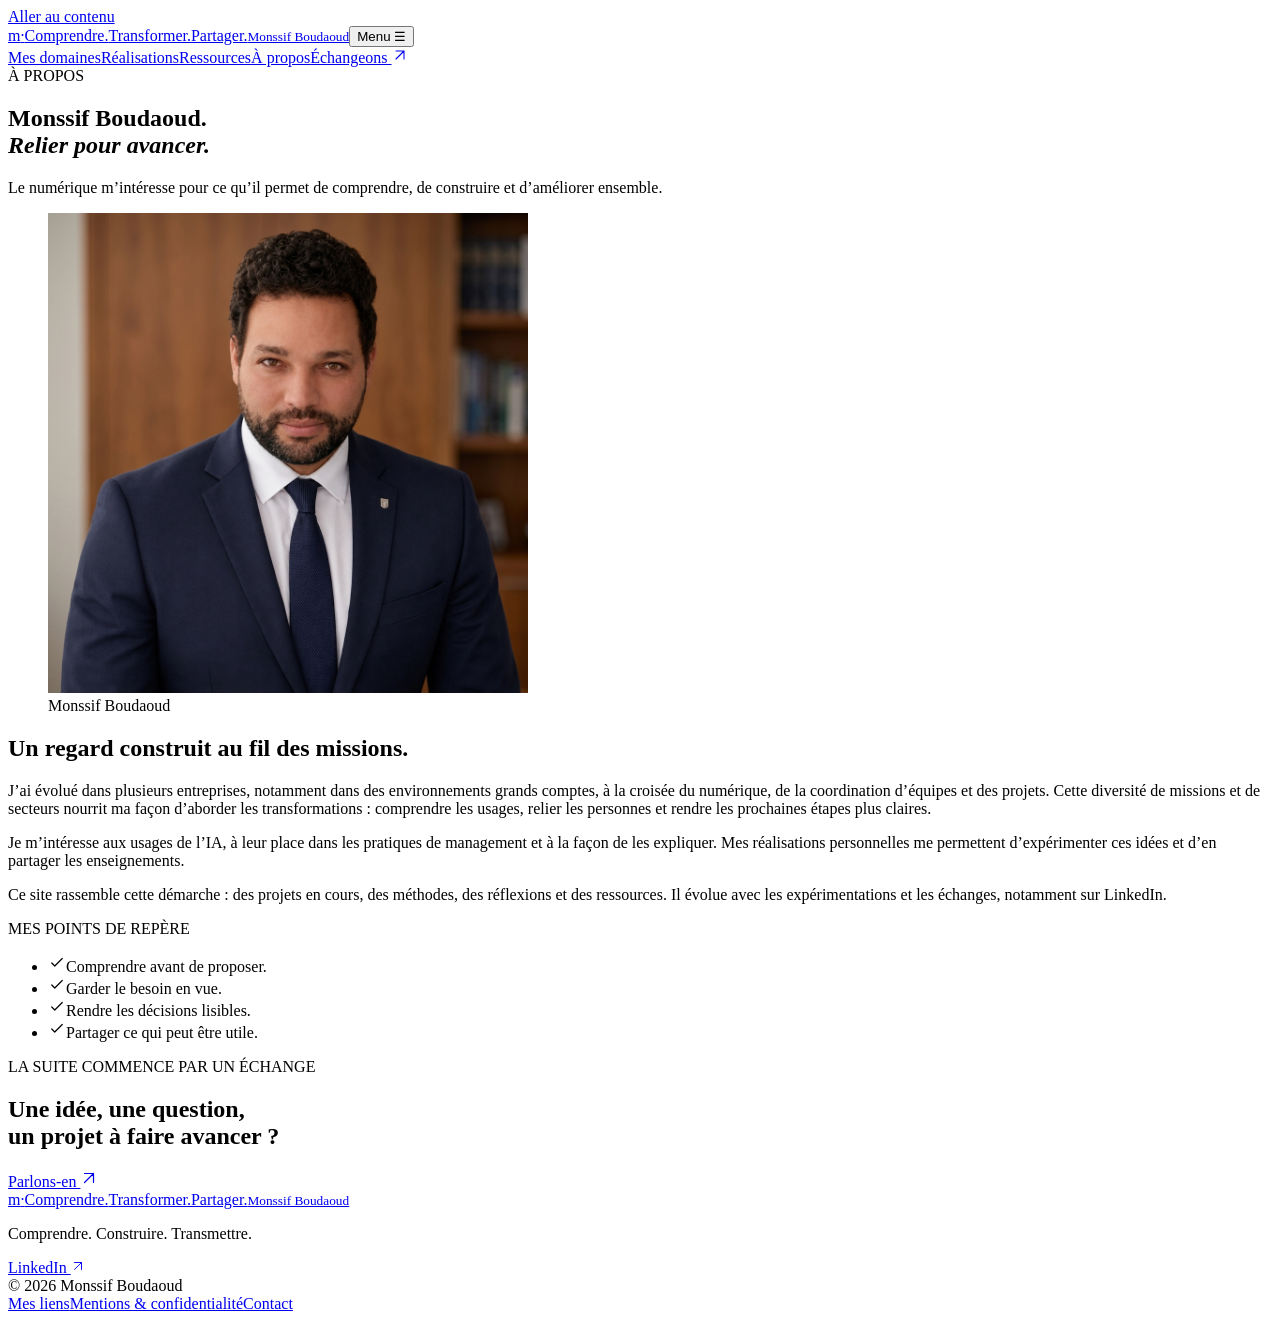
==== a-propos/index.html @ 059065e7 "new version of my web site" ====
<!DOCTYPE html><html lang="fr" style="--navy:#123b55;--teal:#087f75"><head><meta charset="UTF-8"><meta name="viewport" content="width=device-width, initial-scale=1"><meta name="theme-color" content="#123b55"><title>À propos — Comprendre. Transformer. Partager.</title><meta name="description" content="Monssif Boudaoud : un parcours transverse dans le numérique, la coordination et les projets. Comprendre les usages, construire et transmettre."><link rel="canonical" href="https://www.monssif-tech.com/a-propos/"><link rel="icon" href="/favicon.svg" type="image/svg+xml"><meta property="og:type" content="website"><meta property="og:locale" content="fr_FR"><meta property="og:title" content="À propos — Comprendre. Transformer. Partager."><meta property="og:description" content="Monssif Boudaoud : un parcours transverse dans le numérique, la coordination et les projets. Comprendre les usages, construire et transmettre."><meta property="og:url" content="https://www.monssif-tech.com/a-propos/"><meta property="og:site_name" content="Comprendre. Transformer. Partager."><meta property="og:image" content="https://www.monssif-tech.com/images/social-cover.png"><meta property="og:image:width" content="1200"><meta property="og:image:height" content="630"><meta property="og:image:alt" content="Comprendre. Transformer. Partager. — Transformation numérique, management et transmission"><meta name="twitter:card" content="summary_large_image"><script type="application/ld+json">{"@context":"https://schema.org","@type":"WebSite","name":"Comprendre. Transformer. Partager.","url":"https://www.monssif-tech.com","description":"Monssif Boudaoud : un parcours transverse dans le numérique, la coordination et les projets. Comprendre les usages, construire et transmettre."}</script><link rel="stylesheet" href="/_astro/Base.C6-NBVaV.css"></head><body><a class="skip-link" href="#contenu">Aller au contenu</a><header class="header"><div class="container header-inner"><a href="/" class="brand" aria-label="Comprendre. Transformer. Partager., accueil"><span class="brand-mark">m<span>·</span></span><span class="brand-copy"><span class="brand-slogan"><span>Comprendre.</span><span>Transformer.</span><span>Partager.</span></span><small>Monssif Boudaoud</small></span></a><button class="menu-toggle" type="button" aria-expanded="false" aria-controls="navigation">Menu <span aria-hidden="true">☰</span></button><nav id="navigation" class="navigation" aria-label="Navigation principale"><a href="/domaines/">Mes domaines</a><a href="/realisations/">Réalisations</a><a href="/ressources/">Ressources</a><a href="/a-propos/" aria-current="page">À propos</a><a class="nav-contact" href="/contact/">Échangeons <svg width="16" height="16" viewBox="0 0 24 24" fill="none" stroke="currentColor" stroke-width="1.6" stroke-linecap="round" stroke-linejoin="round" aria-hidden="true"><path d="M6 18 18 6M6 6h12v12"></path></svg></a></nav></div></header><main id="contenu"><section class="container about-hero"><div><span class="eyebrow">À PROPOS</span><h1>Monssif Boudaoud.<br><em>Relier pour avancer.</em></h1><p class="lead">Le numérique m’intéresse pour ce qu’il permet de comprendre, de construire et d’améliorer ensemble.</p></div><figure class="portrait-frame"><img src="/images/monssif-boudaoud.jpg" width="480" height="480" alt="Portrait de Monssif Boudaoud"><figcaption>Monssif Boudaoud</figcaption></figure></section><div class="container about-body"><div class="prose"><h2>Un regard construit au fil des missions.</h2><p>J’ai évolué dans plusieurs entreprises, notamment dans des environnements grands comptes, à la croisée du numérique, de la coordination d’équipes et des projets. Cette diversité de missions et de secteurs nourrit ma façon d’aborder les transformations : comprendre les usages, relier les personnes et rendre les prochaines étapes plus claires.</p><p>Je m’intéresse aux usages de l’IA, à leur place dans les pratiques de management et à la façon de les expliquer. Mes réalisations personnelles me permettent d’expérimenter ces idées et d’en partager les enseignements.</p><p>Ce site rassemble cette démarche : des projets en cours, des méthodes, des réflexions et des ressources. Il évolue avec les expérimentations et les échanges, notamment sur LinkedIn.</p></div><aside class="principle-panel"><span class="eyebrow">MES POINTS DE REPÈRE</span><ul class="principles"><li><svg width="18" height="18" viewBox="0 0 24 24" fill="none" stroke="currentColor" stroke-width="1.6" stroke-linecap="round" stroke-linejoin="round" aria-hidden="true"><path d="m5 12 4 4L19 6"></path></svg>Comprendre avant de proposer.</li><li><svg width="18" height="18" viewBox="0 0 24 24" fill="none" stroke="currentColor" stroke-width="1.6" stroke-linecap="round" stroke-linejoin="round" aria-hidden="true"><path d="m5 12 4 4L19 6"></path></svg>Garder le besoin en vue.</li><li><svg width="18" height="18" viewBox="0 0 24 24" fill="none" stroke="currentColor" stroke-width="1.6" stroke-linecap="round" stroke-linejoin="round" aria-hidden="true"><path d="m5 12 4 4L19 6"></path></svg>Rendre les décisions lisibles.</li><li><svg width="18" height="18" viewBox="0 0 24 24" fill="none" stroke="currentColor" stroke-width="1.6" stroke-linecap="round" stroke-linejoin="round" aria-hidden="true"><path d="m5 12 4 4L19 6"></path></svg>Partager ce qui peut être utile.</li></ul></aside></div><section class="container contact-band"><div><span class="eyebrow">LA SUITE COMMENCE PAR UN ÉCHANGE</span><h2>Une idée, une question,<br>un projet à faire avancer ?</h2></div><a class="button light" href="/contact/">Parlons-en <svg width="18" height="18" viewBox="0 0 24 24" fill="none" stroke="currentColor" stroke-width="1.6" stroke-linecap="round" stroke-linejoin="round" aria-hidden="true"><path d="M6 18 18 6M6 6h12v12"></path></svg></a></section></main><footer class="footer"><div class="container footer-top"><a href="/" class="brand"><span class="brand-mark">m<span>·</span></span><span class="brand-copy"><span class="brand-slogan"><span>Comprendre.</span><span>Transformer.</span><span>Partager.</span></span><small>Monssif Boudaoud</small></span></a><p>Comprendre. Construire. Transmettre.</p><div class="footer-social"><a href="https://www.linkedin.com/in/monssif-b-07267a15b" target="_blank" rel="noopener noreferrer">LinkedIn <svg width="14" height="14" viewBox="0 0 24 24" fill="none" stroke="currentColor" stroke-width="1.6" stroke-linecap="round" stroke-linejoin="round" aria-hidden="true"><path d="M6 18 18 6M6 6h12v12"></path></svg></a></div></div><div class="container footer-bottom"><span>© 2026 Monssif Boudaoud</span><div><a href="/liens/">Mes liens</a><a href="/mentions-legales/">Mentions & confidentialité</a><a href="/contact/">Contact</a></div></div></footer><script type="module">var e=document.querySelector(`.menu-toggle`),t=document.querySelector(`#navigation`),n=()=>{e?.setAttribute(`aria-expanded`,`false`),t?.classList.remove(`is-open`)};e?.addEventListener(`click`,()=>{let n=e.getAttribute(`aria-expanded`)!==`true`;e.setAttribute(`aria-expanded`,String(n)),t?.classList.toggle(`is-open`,n)}),document.addEventListener(`keydown`,t=>{t.key===`Escape`&&e?.getAttribute(`aria-expanded`)===`true`&&(n(),e.focus())}),t?.querySelectorAll(`a`).forEach(e=>e.addEventListener(`click`,n)),matchMedia(`(min-width: 901px)`).addEventListener(`change`,e=>{e.matches&&n()});</script><script type="module" src="https://static.cloudflareinsights.com/beacon.min.js" data-cf-beacon="{&quot;token&quot;:&quot;4463d455115e4bc1a1a7b5e951f271b6&quot;}"></script></body></html>
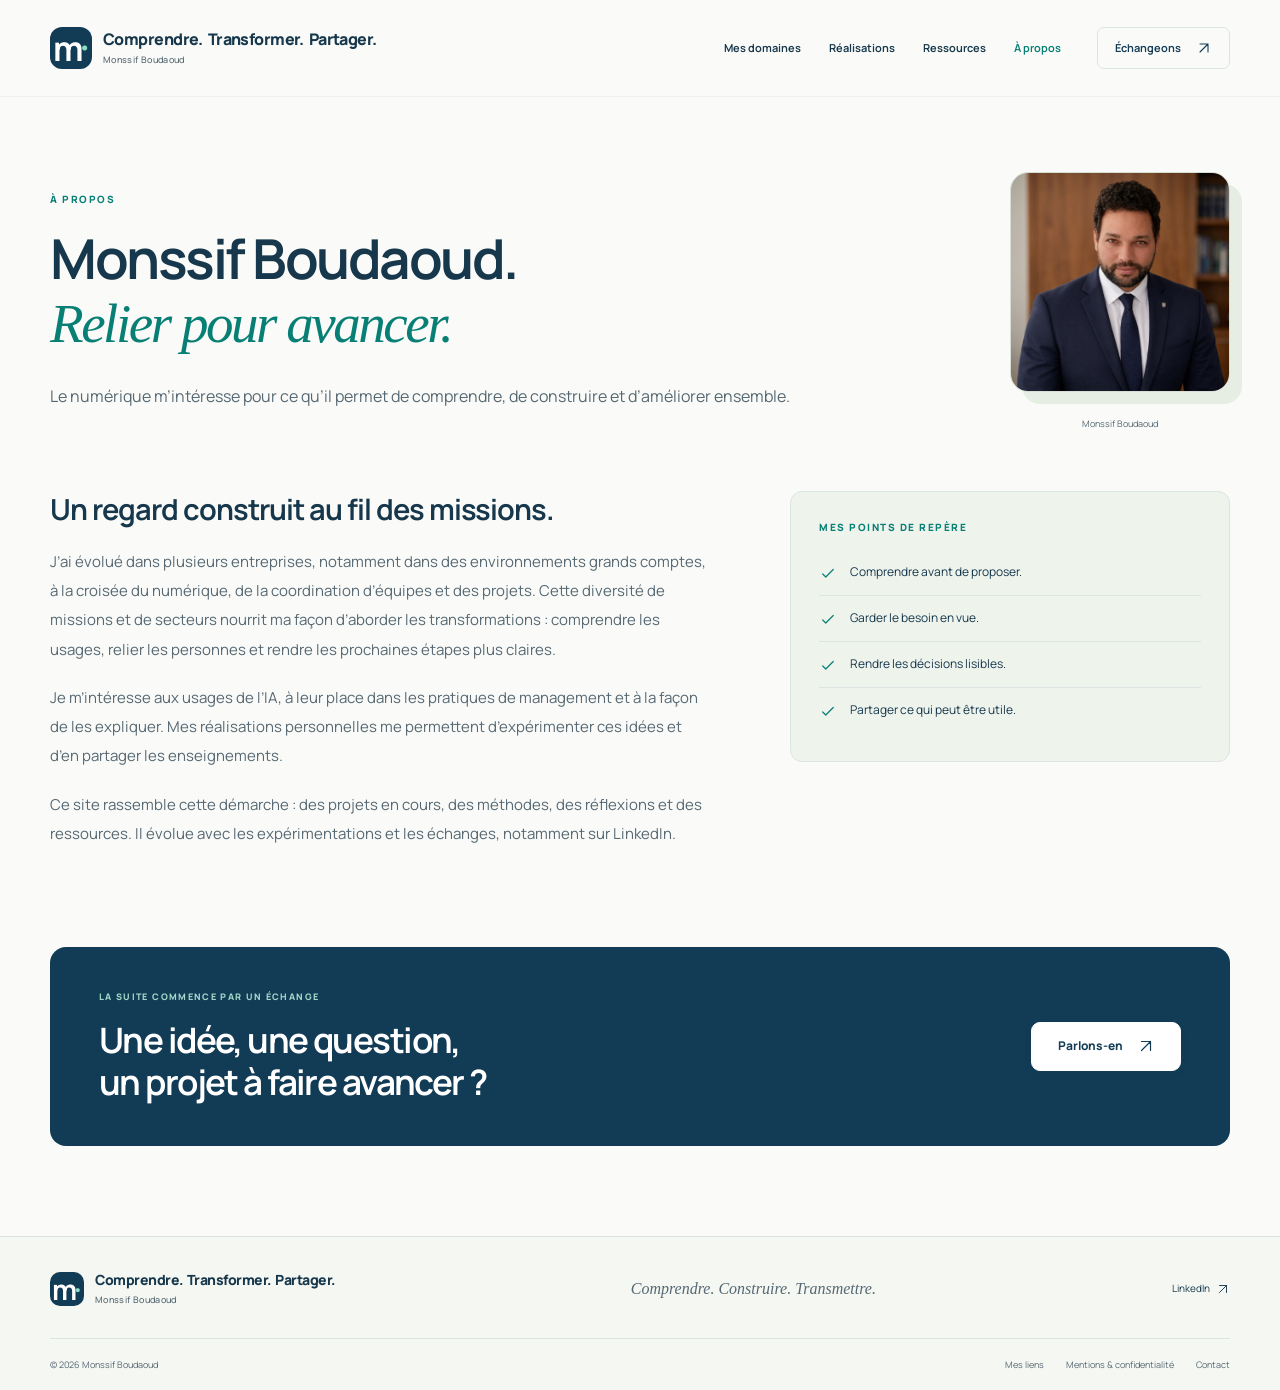
==== commit 973b4e48: "fix css errors" ====
--- a/a-propos/index.html
+++ b/a-propos/index.html
@@ -1 +1,2 @@
-<!DOCTYPE html><html lang="fr" style="--navy:#123b55;--teal:#087f75"><head><meta charset="UTF-8"><meta name="viewport" content="width=device-width, initial-scale=1"><meta name="theme-color" content="#123b55"><title>À propos — Comprendre. Transformer. Partager.</title><meta name="description" content="Monssif Boudaoud : un parcours transverse dans le numérique, la coordination et les projets. Comprendre les usages, construire et transmettre."><link rel="canonical" href="https://www.monssif-tech.com/a-propos/"><link rel="icon" href="/favicon.svg" type="image/svg+xml"><meta property="og:type" content="website"><meta property="og:locale" content="fr_FR"><meta property="og:title" content="À propos — Comprendre. Transformer. Partager."><meta property="og:description" content="Monssif Boudaoud : un parcours transverse dans le numérique, la coordination et les projets. Comprendre les usages, construire et transmettre."><meta property="og:url" content="https://www.monssif-tech.com/a-propos/"><meta property="og:site_name" content="Comprendre. Transformer. Partager."><meta property="og:image" content="https://www.monssif-tech.com/images/social-cover.png"><meta property="og:image:width" content="1200"><meta property="og:image:height" content="630"><meta property="og:image:alt" content="Comprendre. Transformer. Partager. — Transformation numérique, management et transmission"><meta name="twitter:card" content="summary_large_image"><script type="application/ld+json">{"@context":"https://schema.org","@type":"WebSite","name":"Comprendre. Transformer. Partager.","url":"https://www.monssif-tech.com","description":"Monssif Boudaoud : un parcours transverse dans le numérique, la coordination et les projets. Comprendre les usages, construire et transmettre."}</script><link rel="stylesheet" href="/_astro/Base.C6-NBVaV.css"></head><body><a class="skip-link" href="#contenu">Aller au contenu</a><header class="header"><div class="container header-inner"><a href="/" class="brand" aria-label="Comprendre. Transformer. Partager., accueil"><span class="brand-mark">m<span>·</span></span><span class="brand-copy"><span class="brand-slogan"><span>Comprendre.</span><span>Transformer.</span><span>Partager.</span></span><small>Monssif Boudaoud</small></span></a><button class="menu-toggle" type="button" aria-expanded="false" aria-controls="navigation">Menu <span aria-hidden="true">☰</span></button><nav id="navigation" class="navigation" aria-label="Navigation principale"><a href="/domaines/">Mes domaines</a><a href="/realisations/">Réalisations</a><a href="/ressources/">Ressources</a><a href="/a-propos/" aria-current="page">À propos</a><a class="nav-contact" href="/contact/">Échangeons <svg width="16" height="16" viewBox="0 0 24 24" fill="none" stroke="currentColor" stroke-width="1.6" stroke-linecap="round" stroke-linejoin="round" aria-hidden="true"><path d="M6 18 18 6M6 6h12v12"></path></svg></a></nav></div></header><main id="contenu"><section class="container about-hero"><div><span class="eyebrow">À PROPOS</span><h1>Monssif Boudaoud.<br><em>Relier pour avancer.</em></h1><p class="lead">Le numérique m’intéresse pour ce qu’il permet de comprendre, de construire et d’améliorer ensemble.</p></div><figure class="portrait-frame"><img src="/images/monssif-boudaoud.jpg" width="480" height="480" alt="Portrait de Monssif Boudaoud"><figcaption>Monssif Boudaoud</figcaption></figure></section><div class="container about-body"><div class="prose"><h2>Un regard construit au fil des missions.</h2><p>J’ai évolué dans plusieurs entreprises, notamment dans des environnements grands comptes, à la croisée du numérique, de la coordination d’équipes et des projets. Cette diversité de missions et de secteurs nourrit ma façon d’aborder les transformations : comprendre les usages, relier les personnes et rendre les prochaines étapes plus claires.</p><p>Je m’intéresse aux usages de l’IA, à leur place dans les pratiques de management et à la façon de les expliquer. Mes réalisations personnelles me permettent d’expérimenter ces idées et d’en partager les enseignements.</p><p>Ce site rassemble cette démarche : des projets en cours, des méthodes, des réflexions et des ressources. Il évolue avec les expérimentations et les échanges, notamment sur LinkedIn.</p></div><aside class="principle-panel"><span class="eyebrow">MES POINTS DE REPÈRE</span><ul class="principles"><li><svg width="18" height="18" viewBox="0 0 24 24" fill="none" stroke="currentColor" stroke-width="1.6" stroke-linecap="round" stroke-linejoin="round" aria-hidden="true"><path d="m5 12 4 4L19 6"></path></svg>Comprendre avant de proposer.</li><li><svg width="18" height="18" viewBox="0 0 24 24" fill="none" stroke="currentColor" stroke-width="1.6" stroke-linecap="round" stroke-linejoin="round" aria-hidden="true"><path d="m5 12 4 4L19 6"></path></svg>Garder le besoin en vue.</li><li><svg width="18" height="18" viewBox="0 0 24 24" fill="none" stroke="currentColor" stroke-width="1.6" stroke-linecap="round" stroke-linejoin="round" aria-hidden="true"><path d="m5 12 4 4L19 6"></path></svg>Rendre les décisions lisibles.</li><li><svg width="18" height="18" viewBox="0 0 24 24" fill="none" stroke="currentColor" stroke-width="1.6" stroke-linecap="round" stroke-linejoin="round" aria-hidden="true"><path d="m5 12 4 4L19 6"></path></svg>Partager ce qui peut être utile.</li></ul></aside></div><section class="container contact-band"><div><span class="eyebrow">LA SUITE COMMENCE PAR UN ÉCHANGE</span><h2>Une idée, une question,<br>un projet à faire avancer ?</h2></div><a class="button light" href="/contact/">Parlons-en <svg width="18" height="18" viewBox="0 0 24 24" fill="none" stroke="currentColor" stroke-width="1.6" stroke-linecap="round" stroke-linejoin="round" aria-hidden="true"><path d="M6 18 18 6M6 6h12v12"></path></svg></a></section></main><footer class="footer"><div class="container footer-top"><a href="/" class="brand"><span class="brand-mark">m<span>·</span></span><span class="brand-copy"><span class="brand-slogan"><span>Comprendre.</span><span>Transformer.</span><span>Partager.</span></span><small>Monssif Boudaoud</small></span></a><p>Comprendre. Construire. Transmettre.</p><div class="footer-social"><a href="https://www.linkedin.com/in/monssif-b-07267a15b" target="_blank" rel="noopener noreferrer">LinkedIn <svg width="14" height="14" viewBox="0 0 24 24" fill="none" stroke="currentColor" stroke-width="1.6" stroke-linecap="round" stroke-linejoin="round" aria-hidden="true"><path d="M6 18 18 6M6 6h12v12"></path></svg></a></div></div><div class="container footer-bottom"><span>© 2026 Monssif Boudaoud</span><div><a href="/liens/">Mes liens</a><a href="/mentions-legales/">Mentions & confidentialité</a><a href="/contact/">Contact</a></div></div></footer><script type="module">var e=document.querySelector(`.menu-toggle`),t=document.querySelector(`#navigation`),n=()=>{e?.setAttribute(`aria-expanded`,`false`),t?.classList.remove(`is-open`)};e?.addEventListener(`click`,()=>{let n=e.getAttribute(`aria-expanded`)!==`true`;e.setAttribute(`aria-expanded`,String(n)),t?.classList.toggle(`is-open`,n)}),document.addEventListener(`keydown`,t=>{t.key===`Escape`&&e?.getAttribute(`aria-expanded`)===`true`&&(n(),e.focus())}),t?.querySelectorAll(`a`).forEach(e=>e.addEventListener(`click`,n)),matchMedia(`(min-width: 901px)`).addEventListener(`change`,e=>{e.matches&&n()});</script><script type="module" src="https://static.cloudflareinsights.com/beacon.min.js" data-cf-beacon="{&quot;token&quot;:&quot;4463d455115e4bc1a1a7b5e951f271b6&quot;}"></script></body></html>+<!DOCTYPE html><html lang="fr" style="--navy:#123b55;--teal:#087f75"><head><meta charset="UTF-8"><meta name="viewport" content="width=device-width, initial-scale=1"><meta name="theme-color" content="#123b55"><title>À propos — Comprendre. Transformer. Partager.</title><meta name="description" content="Monssif Boudaoud : un parcours transverse dans le numérique, la coordination et les projets. Comprendre les usages, construire et transmettre."><link rel="canonical" href="https://www.monssif-tech.com/a-propos/"><link rel="icon" href="/favicon.svg" type="image/svg+xml"><meta property="og:type" content="website"><meta property="og:locale" content="fr_FR"><meta property="og:title" content="À propos — Comprendre. Transformer. Partager."><meta property="og:description" content="Monssif Boudaoud : un parcours transverse dans le numérique, la coordination et les projets. Comprendre les usages, construire et transmettre."><meta property="og:url" content="https://www.monssif-tech.com/a-propos/"><meta property="og:site_name" content="Comprendre. Transformer. Partager."><meta property="og:image" content="https://www.monssif-tech.com/images/social-cover.png"><meta property="og:image:width" content="1200"><meta property="og:image:height" content="630"><meta property="og:image:alt" content="Comprendre. Transformer. Partager. — Transformation numérique, management et transmission"><meta name="twitter:card" content="summary_large_image"><script type="application/ld+json">{"@context":"https://schema.org","@type":"WebSite","name":"Comprendre. Transformer. Partager.","url":"https://www.monssif-tech.com","description":"Monssif Boudaoud : un parcours transverse dans le numérique, la coordination et les projets. Comprendre les usages, construire et transmettre."}</script><style>@font-face{font-family:Manrope Variable;font-style:normal;font-display:swap;font-weight:200 800;src:url([data-uri])format("woff2-variations");unicode-range:U+460-52F,U+1C80-1C8A,U+20B4,U+2DE0-2DFF,U+A640-A69F,U+FE2E-FE2F}@font-face{font-family:Manrope Variable;font-style:normal;font-display:swap;font-weight:200 800;src:url(/assets/manrope-cyrillic-wght-normal.Dvxsihut.woff2)format("woff2-variations");unicode-range:U+301,U+400-45F,U+490-491,U+4B0-4B1,U+2116}@font-face{font-family:Manrope Variable;font-style:normal;font-display:swap;font-weight:200 800;src:url(/assets/manrope-greek-wght-normal.DL7QRZyv.woff2)format("woff2-variations");unicode-range:U+370-377,U+37A-37F,U+384-38A,U+38C,U+38E-3A1,U+3A3-3FF}@font-face{font-family:Manrope Variable;font-style:normal;font-display:swap;font-weight:200 800;src:url(/assets/manrope-vietnamese-wght-normal.usUDDRr7.woff2)format("woff2-variations");unicode-range:U+102-103,U+110-111,U+128-129,U+168-169,U+1A0-1A1,U+1AF-1B0,U+300-301,U+303-304,U+308-309,U+323,U+329,U+1EA0-1EF9,U+20AB}@font-face{font-family:Manrope Variable;font-style:normal;font-display:swap;font-weight:200 800;src:url(/assets/manrope-latin-ext-wght-normal.Ch3YOpNY.woff2)format("woff2-variations");unicode-range:U+100-2BA,U+2BD-2C5,U+2C7-2CC,U+2CE-2D7,U+2DD-2FF,U+304,U+308,U+329,U+1D00-1DBF,U+1E00-1E9F,U+1EF2-1EFF,U+2020,U+20A0-20AB,U+20AD-20C0,U+2113,U+2C60-2C7F,U+A720-A7FF}@font-face{font-family:Manrope Variable;font-style:normal;font-display:swap;font-weight:200 800;src:url(/assets/manrope-latin-wght-normal.DHIcAJRg.woff2)format("woff2-variations");unicode-range:U+??,U+131,U+152-153,U+2BB-2BC,U+2C6,U+2DA,U+2DC,U+304,U+308,U+329,U+2000-206F,U+20AC,U+2122,U+2191,U+2193,U+2212,U+2215,U+FEFF,U+FFFD}@media print{.header,.footer,.contact-band,.article-aside,.filters,.back-link,.article-end,.menu-toggle{display:none!important}body{color:#111!important;background:#fff!important}.container{width:100%!important;max-width:none!important}.article-layout{display:block!important}.article-header,.page-intro{padding:0 0 20px!important}h1{font-size:30pt!important}h2{font-size:20pt!important}p,li{color:#222!important}.prose{font-size:11pt!important}.prose a{text-decoration:underline!important}a[href^=https]:after{content:" (" attr(href) ")";font-size:8pt}h2,h3{break-after:avoid}img,figure{break-inside:avoid}.project-visual{max-height:220px}.author-line{margin-bottom:20px}}:root{--navy:#123b55;--teal:#087f75;--ink:#17384c;--muted:#566873;--paper:#fafbf8;--white:#fff;--line:#dce4e2;--mint:#e5f2ec;--soft:#eff3f0;--serif:Georgia, "Times New Roman", serif;--radius:20px}*{box-sizing:border-box}html{scroll-behavior:smooth;scroll-padding-top:110px}body{background:var(--paper);color:var(--ink);-webkit-font-smoothing:antialiased;margin:0;font-family:Manrope Variable,Manrope,Arial,sans-serif;font-size:15px;line-height:1.7}a{color:inherit;text-decoration:none}button,input,select{font:inherit}button,a,input,select{-webkit-tap-highlight-color:transparent}button{cursor:pointer}button:disabled{cursor:default}img{max-width:100%;height:auto;display:block}svg{vertical-align:middle;flex-shrink:0}figure,h1,h2,h3,h4,p{margin:0}h1,h2,h3,h4{letter-spacing:-.045em;font-weight:650;line-height:1.15}h1{font-size:clamp(42px,5.4vw,78px)}h2{font-size:clamp(31px,3.2vw,46px)}h3{font-size:23px}p{color:var(--muted)}em{font-family:var(--serif);letter-spacing:-.045em;color:var(--teal);font-weight:400}::selection{color:var(--navy);background:#c2e9d9}:focus-visible{outline:3px solid var(--teal);outline-offset:5px;border-radius:4px}[hidden]{display:none!important}.container{width:min(1180px,100% - 80px);margin-inline:auto}.section{padding-block:98px}.eyebrow{color:var(--teal);letter-spacing:.15em;font-size:10px;font-weight:800;line-height:1.5;display:block}.sr-only,.skip-link:not(:focus){clip:rect(0, 0, 0, 0);white-space:nowrap;border:0;width:1px;height:1px;margin:-1px;padding:0;position:absolute;overflow:hidden}.skip-link{z-index:100;background:var(--navy);color:#fff;padding:12px 18px;position:fixed;top:12px;left:12px}.legacy-anchor{scroll-margin-top:110px}.button,.text-link{justify-content:center;align-items:center;gap:14px;font-size:12px;font-weight:750;display:inline-flex}.button{border:1px solid var(--navy);background:var(--navy);color:#fff;border-radius:9px;min-height:49px;padding:13px 22px;transition:transform .2s,background .2s;box-shadow:0 4px 10px #17384c09}.button:hover{background:#245771;transform:translateY(-2px)}.button.secondary{color:var(--navy);border-color:var(--line);background:0 0}.button.light{color:var(--navy);background:#fff;border-color:#fff}.text-link{justify-content:flex-start;gap:12px;line-height:1.5}.text-link svg,.round-arrow{transition:transform .2s}.text-link:hover svg,.project-card-link:hover .round-arrow{transform:translate(3px,-2px)}.actions{flex-wrap:wrap;align-items:center;gap:24px;display:flex}.header{z-index:30;background:color-mix(in srgb, var(--paper) 95%, transparent);backdrop-filter:blur(15px);border-bottom:1px solid #17384c0c;position:sticky;top:0}.header-inner{justify-content:space-between;align-items:center;gap:30px;height:96px;display:flex}.brand{letter-spacing:-.035em;flex-shrink:0;align-items:center;gap:11px;font-size:16px;font-weight:800;line-height:1.2;display:inline-flex}.brand small{color:var(--muted);letter-spacing:.04em;margin-top:6px;font-size:9px;font-weight:500;display:block}.brand>span:last-child{min-width:0}.brand-slogan{flex-wrap:nowrap;gap:.3em;display:flex}.brand-slogan>span{white-space:nowrap}.brand-mark{flex-shrink:0}@media (width<=900px){.brand-slogan{flex-direction:column;gap:0;line-height:1.15}}.header .brand{max-width:calc(100% - 100px)}.brand-mark{background:var(--navy);color:#fff;letter-spacing:-.12em;border-radius:12px;justify-content:center;align-items:center;width:42px;height:42px;padding-right:5px;font-size:34px;font-weight:700;line-height:1;display:inline-flex}.brand-mark>span{color:#8bddc4;align-self:flex-end;margin-bottom:5px;font-size:35px}.navigation{align-items:center;gap:28px;font-size:11px;font-weight:650;display:flex}.navigation>a{padding-block:10px}.navigation>a[aria-current],.navigation>a:hover{color:var(--teal)}.navigation .nav-contact{border:1px solid var(--line);color:var(--navy);border-radius:7px;align-items:center;gap:15px;margin-left:8px;padding:11px 17px;display:flex}.menu-toggle{border:1px solid var(--line);color:var(--navy);background:0 0;border-radius:7px;padding:9px 12px;font-size:12px;font-weight:700;display:none}.menu-toggle span{margin-left:8px}.hero{grid-template-columns:1.12fr 1fr;align-items:center;gap:35px;min-height:660px;padding-block:65px 80px;display:grid}.hero-eyebrow{letter-spacing:.1em;align-items:center;gap:8px;font-size:9px;display:flex}.live-dot{background:var(--teal);border-radius:50%;width:6px;height:6px;box-shadow:0 0 0 4px #087f750a}.hero h1{letter-spacing:-.06em;margin:24px 0;font-size:clamp(46px,5.5vw,78px);line-height:1.07}.hero h1 em{white-space:nowrap;font-size:.89em;display:inline-block}.hero-copy>p{max-width:455px;font-size:15px;line-height:1.9}.hero .actions{gap:24px;margin-top:30px}.hero-signature{align-items:center;gap:13px;margin-top:41px;font-size:10px;font-weight:750;display:flex}.hero-signature small{color:var(--muted);margin-top:2px;font-size:9px;font-weight:500;display:block}.signature-line{background:var(--teal);width:28px;height:1px}.hero-art{isolation:isolate;justify-content:center;align-items:center;min-height:430px;display:flex;position:relative}.hero-art:before{content:"";z-index:-2;background:radial-gradient(#cce5d68c,#0000 69%);position:absolute;inset:8% -2% 0}.orbit{z-index:-1;border:1px solid #bfd4c94d;border-radius:50%;width:375px;height:375px;position:absolute}.orbit-two{border-style:dashed;border-color:#bfd4c94d;width:470px;height:470px}.hero-window{background:#fff;border:1px solid #d1ded8;border-radius:15px;width:96%;overflow:hidden;transform:rotate(-3deg);box-shadow:0 25px 55px #274c3b13}.window-bar{background:#fcfdfa;border-bottom:1px solid #e9eeea;align-items:center;gap:4px;height:33px;padding:0 14px;display:flex}.window-bar>span{background:#d8e0da;border-radius:50%;width:5px;height:5px}.window-bar small{letter-spacing:.15em;color:#65786f;margin-left:auto;font-size:7px}.hero-window .project-visual{aspect-ratio:1.5;border-radius:0}.hero-window .mini-app{width:94%;height:91%;box-shadow:none;border:0;transform:none}.art-label{z-index:3;background:#fff;border:1px solid #dde8e1;border-radius:8px;align-items:center;gap:7px;padding:10px 13px;font-size:10px;display:flex;position:absolute;box-shadow:0 7px 20px #274c3b08}.art-label-top{top:26px;right:15px;transform:rotate(3deg)}.art-label svg{color:var(--teal)}.art-note{background:#fff;border:1px solid #dce7df;border-radius:10px;align-items:center;gap:12px;padding:16px 22px;font-size:11px;font-weight:750;display:flex;position:absolute;bottom:23px;left:15px;transform:rotate(2deg);box-shadow:0 12px 28px #274c3b10}.art-note small{color:var(--muted);margin-top:3px;font-size:8px;font-weight:500;display:block}.note-icon{background:var(--mint);width:33px;height:33px;color:var(--teal);border-radius:50%;justify-content:center;align-items:center;display:flex}.art-caption{text-align:center;letter-spacing:.15em;color:#677c70;font-size:6.7px;font-weight:650;position:absolute;bottom:-20px;left:0;right:0}.conviction{border-block:1px solid var(--line);justify-content:space-between;align-items:center;gap:30px;padding:28px 0 30px;display:flex}.conviction>span{color:var(--muted);font-size:10px;font-weight:700}.conviction p{letter-spacing:-.025em;font-size:19px;line-height:1.6}.conviction strong{color:var(--navy);font-weight:650}.conviction svg{color:var(--teal)}.section-heading{justify-content:space-between;align-items:flex-end;gap:36px;margin-bottom:34px;display:flex}.section-heading h2{margin-top:13px}.section-heading>.text-link{white-space:nowrap;margin-bottom:5px}.heading-aside{max-width:290px;font-size:12px;line-height:1.8}.heading-aside .text-link{margin-top:18px}.domain-grid{grid-template-columns:repeat(3,minmax(0,1fr));gap:20px;display:grid}.domain-card{border:1px solid var(--line);background:#fff;border-radius:13px;flex-direction:column;padding:28px 27px 24px;transition:transform .25s,border-color .25s;display:flex}.domain-card:hover{border-color:#8ebcaf;transform:translateY(-5px)}.domain-card-top{justify-content:space-between;align-items:center;margin-bottom:30px;display:flex}.icon-tile{background:var(--mint);width:44px;height:44px;color:var(--teal);border-radius:12px;justify-content:center;align-items:center;display:inline-flex}.index{color:#6e8277;letter-spacing:.1em;font-size:10px}.domain-card h3{max-width:230px;font-size:19px;line-height:1.4}.domain-card>p{margin-top:14px;margin-bottom:25px;font-size:12px;line-height:1.85}.card-discover{border-top:1px solid #edf0ed;justify-content:space-between;align-items:center;margin-top:auto;padding-top:17px;font-size:10px;font-weight:750;display:flex}.work-section{background:#eff3f0;border-block:1px solid #e4eae5}.project-grid{grid-template-columns:repeat(3,minmax(0,1fr));gap:22px;display:grid}.project-card{background:#fff;border:1px solid #dce5df;border-radius:14px;min-width:0;overflow:hidden}.project-card-link{height:100%;transition:background .25s;display:block}.project-card-link:hover{background:#fdfefc}.project-visual{aspect-ratio:1.45;color:#264c40;background:#ddebe3;justify-content:center;align-items:center;display:flex;position:relative;overflow:hidden}.project-visual.manager{background:linear-gradient(130deg,#deeee5,#d5e8df)}.mini-app{background:#fcfdfb;border:1px solid #cbdcd3;border-radius:9px;width:86%;height:79%;font-family:Manrope Variable,Arial,sans-serif;display:flex;overflow:hidden;transform:translate(5%,10%)rotate(-4deg);box-shadow:0 16px 35px #2f514316}.mini-sidebar{background:#f2f6f1;border-right:1px solid #e7ece6;flex-direction:column;flex-shrink:0;align-items:center;gap:16px;width:40px;padding-top:14px;display:flex}.mini-sidebar b{color:#254f40;letter-spacing:-.12em;font-size:21px;line-height:1.3}.mini-sidebar b span{color:#70ad91}.mini-sidebar i{background:#d4dfd5;border-radius:2px;width:12px;height:5px}.mini-sidebar i.active{background:#80b29a}.mini-main{flex:1;min-width:0;padding:18px}.mini-top{letter-spacing:.12em;color:#667f70;justify-content:space-between;align-items:center;margin-bottom:14px;font-size:5px;font-weight:800;display:flex}.mini-dot{background:#dfece1;border-radius:50%;width:11px;height:11px}.mini-main h4{letter-spacing:-.04em;color:#234b3b;font-size:15px}.mini-main>p{color:#718074;margin-top:4px;font-size:5.5px}.mini-tabs{color:#6f8375;border-bottom:1px solid #e2e9e0;gap:10px;height:18px;margin-top:15px;font-size:5px;display:flex}.mini-tabs .active{color:#274e3d;border-bottom:2px solid #649379}.mini-task{color:#35513c;border-bottom:1px solid #edf0e8;align-items:center;gap:7px;padding:10px 0;font-size:6px;display:flex}.mini-task small{color:#7a8c7c;margin-top:2px;font-size:4.5px;display:block}.mini-task>b{color:#557855;background:#eaf1e6;border-radius:3px;margin-left:auto;padding:2px 5px;font-size:5px}.check-square{color:#4d7858;background:#d6e9d9;border-radius:3px;justify-content:center;align-items:center;width:11px;height:11px;display:inline-flex}.check-square.empty{background:0 0;border:1px solid #c6d6c4}.mini-insight{color:#647d56;background:#eff4e9;border-radius:4px;align-items:center;gap:8px;margin-top:11px;padding:8px;font-size:6px;display:flex}.mini-insight>span{font-size:15px}.mini-insight strong{color:#3c633f;font-weight:650}.project-card-content{padding:21px 22px 26px}.card-meta{color:var(--muted);justify-content:space-between;align-items:center;gap:8px;font-size:8px;display:flex}.status{color:#3b5c4e;white-space:nowrap;background:#eaf2ec;border:1px solid #d4e1d6;border-radius:5px;justify-content:center;align-items:center;padding:3px 7px;font-size:8px;font-weight:650;display:inline-flex}.card-title{justify-content:space-between;align-items:center;gap:8px;margin-top:15px;display:flex}.card-title h3{font-size:20px}.round-arrow{background:#f1f5f0;border-radius:50%;justify-content:center;align-items:center;width:30px;height:30px;display:flex}.project-card-content>p{margin-top:10px;font-size:11px;line-height:1.9}.project-visual.\31 23zio{background:#e8edf6}.choice-art{text-align:center;color:#35455e;align-self:stretch;width:100%;padding:25px 15px 17px}.choice-logo{letter-spacing:-.06em;font-size:23px;font-weight:800;line-height:1}.choice-logo>span{color:#5255a1}.choice-art>p{color:#677388;margin-top:9px;font-size:7px}.podium{justify-content:center;align-items:flex-end;gap:5px;margin:20px 0 14px;display:flex}.podium>div{border:1px solid #ffffff80;border-radius:8px 8px 4px 4px;flex-direction:column;justify-content:center;align-items:center;width:54px;display:flex;box-shadow:inset 1px 1px #ffffff80,0 5px 12px #33425a10}.podium span{font-size:25px;font-weight:800;line-height:1.2}.podium small{margin-top:5px;font-size:5px;font-weight:700}.silver{background:linear-gradient(120deg,#edf2f8,#bdcddf);height:65px}.gold{color:#725916;background:linear-gradient(120deg,#fff1ad,#e0bb54);height:91px}.bronze{color:#7a523a;background:linear-gradient(120deg,#f8e2cc,#d3a486);height:49px}.choice-bottom{letter-spacing:.05em;color:#56677e;font-size:6px}.project-visual.wellbeing{background:#f3ecdf}.wellbeing-art{text-align:center;isolation:isolate;color:#675e3e;flex-direction:column;justify-content:center;align-self:stretch;align-items:center;width:100%;height:100%;display:flex;position:relative}.sun-disc{z-index:-2;background:linear-gradient(#dfc48d,#ead9b6);border-radius:50%;width:105px;height:105px;position:absolute;top:22px;right:15%}.wellbeing-arc{z-index:-1;background:#e1e3d1;border-radius:50%;width:120%;height:120%;position:absolute;top:48%;left:0;transform:rotate(-12deg)}.wellbeing-caption{letter-spacing:.17em;color:#72663f;margin-top:45px;margin-bottom:15px;font-size:6px}.wellbeing-art h4{font-family:var(--serif);letter-spacing:-.04em;font-size:36px;font-weight:400;line-height:1.05}.wellbeing-bottom{color:#606648;margin-top:18px;font-size:6px}.resource-grid{grid-template-columns:repeat(2,minmax(0,1fr));gap:23px;display:grid}.resource-card-link{border:1px solid var(--line);background:#fff;border-radius:13px;flex-direction:column;min-width:0;padding:28px 30px;display:flex}.resource-card-top{color:var(--muted);justify-content:space-between;align-items:center;gap:10px;margin-bottom:28px;font-size:9px;display:flex}.tag{color:#426650;background:#edf3ed;border-radius:4px;align-items:center;padding:3px 9px;font-size:9px;font-weight:700;line-height:1.7;display:inline-flex}.resource-theme{letter-spacing:.11em;font-size:8px}.resource-card h3{max-width:420px;margin-top:10px;font-size:23px;line-height:1.35}.resource-card-link:hover h3{color:var(--teal)}.resource-card-link>p{margin:13px 0 25px;font-size:12px;line-height:1.9}.resource-card-bottom{color:var(--muted);border-top:1px solid #e9eeea;justify-content:space-between;align-items:center;gap:10px;margin-top:auto;padding-top:16px;font-size:9px;display:flex}.resource-read{color:var(--navy);padding:5px}.linkedin-strip{border:1px solid var(--line);background:#f4f7f2;border-radius:9px;align-items:center;gap:17px;margin-top:26px;padding:22px 25px;display:flex}.linkedin-icon{letter-spacing:-.07em;color:#31546b;font-size:23px;font-weight:800}.linkedin-strip p{color:var(--navy);font-size:12px;font-weight:650}.linkedin-strip small{color:var(--muted);margin-top:3px;font-size:10px;font-weight:450;display:block}.linkedin-strip .text-link{white-space:nowrap;margin-left:auto;font-size:11px}.about-strip{border-top:1px solid var(--line);grid-template-columns:1fr 1fr;gap:100px;padding:50px 0 80px;display:grid}.about-strip h2{margin-top:15px;font-size:32px}.about-strip p{margin-bottom:19px;font-size:13px;line-height:1.9}.contact-band{background:var(--navy);color:#fff;border-radius:16px;justify-content:space-between;align-items:center;gap:30px;margin-bottom:90px;padding:43px 49px;display:flex}.contact-band .eyebrow{color:#a6d8c9;font-size:9px}.contact-band h2{margin-top:15px;font-size:35px;line-height:1.2}.contact-band .button{flex-shrink:0;min-width:150px}.footer{border-top:1px solid var(--line);background:#f5f7f2;padding-top:35px}.footer-top{justify-content:space-between;align-items:center;gap:30px;padding-bottom:32px;display:flex}.footer-top .brand-mark{border-radius:10px;width:34px;height:34px;font-size:28px}.footer-top .brand-mark>span{margin-bottom:4px;font-size:28px}.footer-top .brand{font-size:14px}.footer-top>p{font-family:var(--serif);color:var(--muted);font-size:16px;font-style:italic}.footer-social{gap:22px;font-size:10px;display:flex}.footer-social a{align-items:center;gap:6px;display:inline-flex}.footer-bottom{border-top:1px solid var(--line);color:var(--muted);justify-content:space-between;gap:20px;padding-block:18px;font-size:9px;display:flex}.footer-bottom>div{gap:22px;display:flex}.footer a:hover{color:var(--teal)}.page-intro{padding:75px 0 56px}.page-intro h1{margin-top:20px;font-size:clamp(38px,4.6vw,66px);line-height:1.12}.page-intro>p{max-width:650px;margin-top:25px;font-size:15px;line-height:1.9}.page-intro>.button{margin-top:30px}.anchor-nav{flex-wrap:wrap;gap:14px;margin-top:30px;display:flex}.anchor-nav a{border:1px solid var(--line);background:#fff;border-radius:6px;align-items:center;gap:15px;padding:9px 15px;font-size:11px;display:flex}.catalog{padding-bottom:90px}.catalog-note{max-width:750px;margin-top:24px;font-size:11px;line-height:1.9}.domain-detail{border-top:1px solid var(--line);grid-template-columns:1fr 1.2fr;gap:100px;padding-block:65px;display:grid}.domain-detail-title .large{width:62px;height:62px;margin-top:25px;display:flex}.domain-detail h2{margin-top:25px;font-size:36px}.domain-detail-title>p{margin-top:20px;font-size:13px;line-height:1.9}.domain-detail-body>h3{margin:10px 0 20px;font-size:20px}.domain-detail-body .resource-grid{margin-bottom:30px}.domain-detail-body .project-card{max-width:420px}.domain-detail:last-of-type{margin-bottom:45px}.principles{margin:0;padding:0;list-style:none}.principles li{border-bottom:1px solid var(--line);align-items:flex-start;gap:13px;padding:12px 0;font-size:13px;display:flex}.principles svg{color:var(--teal);margin-top:3px}.example-box{background:var(--mint);border-radius:10px;margin:28px 0 35px;padding:25px}.example-box>p{color:#3d6054;margin-top:13px;font-size:12px;line-height:1.9}.single{grid-template-columns:1fr}.detail-intro{padding-top:45px}.back-link{color:var(--muted);margin-bottom:35px;font-size:11px;display:inline-block}.back-link:hover{color:var(--teal)}.detail-heading{justify-content:space-between;align-items:flex-start;gap:25px;display:flex}.detail-heading h1{margin-top:16px;font-size:clamp(38px,4.5vw,64px)}.detail-heading .status{margin-top:10px;padding:5px 10px;font-size:10px}.lead{max-width:760px;margin-top:25px;font-size:16px;line-height:1.9}.project-facts{border-block:1px solid var(--line);grid-template-columns:1.3fr 1fr 1fr;gap:30px;margin-top:36px;padding-block:22px;display:grid}.project-facts span{letter-spacing:.1em;color:var(--muted);font-size:8px;font-weight:650;display:block}.project-facts strong{margin-top:6px;font-size:11px;font-weight:650;display:block}.project-figure{margin:35px 0 55px}.project-figure>.project-visual{aspect-ratio:2.9;border-radius:16px}.project-figure .mini-app{width:470px;height:300px;max-height:90%;transform:translateY(15px)rotate(-3deg)}.project-figure .mini-main{padding:24px}.project-figure .mini-main h4{font-size:23px}.project-figure .mini-main>p{font-size:8px}.project-figure .mini-top{font-size:7px}.project-figure .mini-task{padding:12px 0;font-size:8px}.project-figure .mini-task small{font-size:6px}.project-figure .mini-tabs{font-size:7px}.project-figure .mini-insight{font-size:8px}.project-figure .choice-art{padding:30px}.project-figure .choice-logo{font-size:34px}.project-figure .choice-art>p{font-size:10px}.project-figure .podium>div{width:80px}.project-figure .podium .silver{height:100px}.project-figure .podium .gold{height:140px}.project-figure .podium .bronze{height:75px}.project-figure .podium small{font-size:8px}.project-figure .podium span{font-size:36px}.project-figure .choice-bottom{font-size:9px}.project-figure .wellbeing-art h4{font-size:62px}.project-figure .wellbeing-caption,.project-figure .wellbeing-bottom{font-size:9px}.project-figure .sun-disc{width:220px;height:220px;top:10%;right:26%}.project-figure .wellbeing-arc{height:160%;top:55%}.project-figure figcaption,.prose figcaption{color:var(--muted);text-align:center;margin-top:10px;font-size:9px}.article-layout{grid-template-columns:minmax(0,740px) 240px;justify-content:space-between;gap:65px;padding-bottom:70px;display:grid}.prose{font-size:15px;line-height:1.95}.prose h2{letter-spacing:-.035em;margin:38px 0 18px;font-size:29px;line-height:1.3}.prose h2:first-child{margin-top:0}.prose h3{margin:28px 0 13px;font-size:21px}.prose p{margin-bottom:19px}.prose a:not(.button):not(.text-link){text-underline-offset:4px;color:var(--teal);text-decoration:underline}.prose ul,.prose ol{color:var(--muted);margin-bottom:25px;padding-left:24px}.prose li{margin:8px 0;padding-left:4px}.prose strong{color:var(--navy);font-weight:750}.prose blockquote{border-left:3px solid var(--teal);background:var(--mint);border-radius:0 10px 10px 0;margin:30px 0;padding:10px 23px}.prose blockquote p{font-family:var(--serif);color:var(--navy);margin:0;font-size:22px;line-height:1.6}.prose img{border:1px solid var(--line);border-radius:10px}.prose .actions{margin-top:30px}.article-aside{border-top:1px solid var(--teal);background:#eff4ee;border-radius:0 0 9px 9px;align-self:start;padding:23px;position:sticky;top:125px}.article-aside p{margin:17px 0;font-size:12px;line-height:1.9}.article-aside .text-link{font-size:10px}.article-header{max-width:950px;padding:45px 0}.article-header h1{max-width:920px;margin-top:23px;font-size:clamp(35px,4.5vw,62px);line-height:1.2}.article-tags{color:var(--teal);align-items:center;gap:14px;font-size:10px;display:flex}.article-tags .tag{font-size:9px}.article-header .lead{max-width:800px;font-size:17px}.author-line{align-items:center;gap:12px;margin-top:30px;display:flex}.author-initials{width:38px;height:38px;color:var(--teal);background:#e4eee6;border-radius:50%;justify-content:center;align-items:center;font-size:10px;font-weight:750;display:flex}.author-line strong{font-size:11px;display:block}.author-line>div>span{color:var(--muted);margin-top:2px;font-size:10px;display:block}.article-end{background:var(--mint);border-radius:10px;margin-top:45px;padding:27px}.article-end h2{margin-top:14px;font-size:26px}.article-end p{font-size:13px}.resource-library{padding-bottom:80px}.filters{border:1px solid var(--line);background:#eef3ef;border-radius:12px;grid-template-columns:minmax(200px,1.5fr) 1fr .8fr auto;align-items:stretch;gap:12px;padding:18px;display:grid}.search-field{align-items:center;gap:10px;display:flex;position:relative}.search-field>svg{color:var(--teal);pointer-events:none;position:absolute;left:14px}.search-field input{width:100%;height:100%;min-height:54px;color:var(--navy);background:#fff;border:1px solid #dce5dd;border-radius:7px;padding:13px 12px 13px 44px;font-size:11px}.select-field{background:#fff;border:1px solid #dce5dd;border-radius:7px;min-width:0;padding:6px 10px 5px}.select-field label{color:var(--muted);font-size:8px;display:block}.select-field select{width:100%;color:var(--navy);background:#fff;border:0;padding:3px 15px 3px 0;font-size:10px}.filter-reset{color:var(--teal);background:0 0;border:0;padding:8px;font-size:10px;font-weight:650}.results-line{justify-content:space-between;align-items:center;gap:15px;margin:25px 0;font-size:10px;display:flex}.results-line>span{color:var(--muted)}.resource-promise{border-top:1px solid var(--line);color:var(--teal);align-items:center;gap:18px;margin-top:40px;padding-top:30px;display:flex}.resource-promise p{color:var(--navy);font-size:13px}.resource-promise small{max-width:720px;color:var(--muted);margin-top:5px;font-size:11px;display:block}.empty-state{text-align:center;background:#eff4ee;border-radius:12px;padding:55px 20px}.empty-state h2{margin:20px 0 10px;font-size:25px}.empty-state p{font-size:13px}.empty-state .button{margin-top:25px}.about-hero{grid-template-columns:1fr 220px;align-items:center;gap:80px;padding:75px 0 60px;display:grid}.about-hero h1{margin-top:20px;font-size:clamp(36px,4.3vw,62px)}.portrait-frame{max-width:220px;position:relative}.portrait-frame img{aspect-ratio:1;object-fit:cover;border:1px solid #d7ded5;border-radius:18px;width:220px;box-shadow:12px 12px #e6eee4}.portrait-frame figcaption{color:var(--muted);text-align:center;margin-top:24px;font-size:9px}.about-body{grid-template-columns:1.5fr 1fr;gap:80px;padding-bottom:80px;display:grid}.principle-panel{border:1px solid var(--line);background:#eef3ec;border-radius:12px;align-self:start;padding:28px}.principle-panel .eyebrow{margin-bottom:15px}.principle-panel .principles li{font-size:12px}.principle-panel .principles li:last-child{border:0}.contact-grid{grid-template-columns:1fr 1fr;gap:25px;padding-bottom:100px;display:grid}.contact-card{border:1px solid var(--line);background:#fff;border-radius:15px;padding:35px;transition:border-color .2s}.contact-card:hover{border-color:#83aa97}.contact-card>.eyebrow{margin-top:28px}.contact-card h2{overflow-wrap:anywhere;margin-top:13px;font-size:26px;line-height:1.4}.contact-card>p{margin:15px 0 28px;font-size:12px}.links-page{text-align:center;max-width:600px;padding:65px 0 90px}.links-page>.brand-mark{margin-bottom:23px}.links-page h1{margin:15px 0;font-size:36px;line-height:1.3}.links-page>p{font-size:13px}.bio-links{text-align:left;gap:13px;margin-top:35px;display:grid}.bio-links a{border:1px solid var(--line);background:#fff;border-radius:10px;justify-content:space-between;align-items:center;gap:20px;padding:18px 22px;font-size:13px;font-weight:750;display:flex}.bio-links small{color:var(--muted);margin-top:4px;font-size:10px;font-weight:450;display:block}.bio-links a:hover{border-color:var(--teal);background:#f3f8f1}.narrow{max-width:800px}.legal{max-width:800px;padding-bottom:80px;font-size:13px}.legal h2{font-size:24px}@media (prefers-reduced-motion:no-preference){.hero-copy{animation:.7s ease-out both arrive}.hero-art{animation:.9s ease-out .12s both arrive}.art-label-top{animation:8s ease-in-out infinite label-float}.art-note{animation:9s ease-in-out infinite note-float}@keyframes arrive{0%{opacity:0;transform:translateY(12px)}to{opacity:1;transform:translateY(0)}}@keyframes label-float{0%,to{transform:translateY(0)rotate(3deg)}50%{transform:translateY(-5px)rotate(3deg)}}@keyframes note-float{0%,to{transform:translateY(0)rotate(2deg)}50%{transform:translateY(4px)rotate(2deg)}}}@media (width>=1500px){.hero{min-height:710px}.hero h1{font-size:84px}.hero-art{min-height:460px}}@media (width<=1100px){.container{width:calc(100% - 60px)}.navigation{gap:18px}.hero{gap:25px;min-height:600px}.hero h1{font-size:60px}.hero .actions{gap:18px}.hero .button{padding:12px 16px;font-size:11px}.hero .text-link{font-size:11px}.orbit{width:310px;height:310px}.orbit-two{width:390px;height:390px}.domain-card{padding:23px}.domain-card h3{font-size:18px}.card-meta{font-size:7px}.project-card-content{padding:19px}.card-title h3{font-size:18px}.domain-detail{gap:55px}.article-layout{grid-template-columns:minmax(0,1fr) 220px;gap:40px}.filters{grid-template-columns:1.3fr 1fr .8fr}.filter-reset{grid-column:1/-1;justify-self:end;padding:0}.project-grid{gap:16px}.about-body{gap:45px}}@media (width<=900px){.header-inner{height:78px}.menu-toggle{display:block}.navigation{background:var(--paper);border-bottom:1px solid var(--line);padding:18px 30px;display:none;position:absolute;top:78px;left:0;right:0;box-shadow:0 16px 24px #17384c0b}.navigation.is-open{flex-direction:column;align-items:stretch;gap:0;display:flex}.navigation>a{padding:13px 0}.navigation .nav-contact{justify-content:space-between;margin:10px 0 3px}.hero{grid-template-columns:1fr 1fr;min-height:570px;padding-block:55px}.hero h1{font-size:49px}.hero-copy>p{font-size:13px}.hero-eyebrow{font-size:7px}.hero .actions{flex-direction:column;align-items:flex-start;gap:18px}.hero-art{min-height:350px}.hero-window{width:100%}.hero-window .mini-app{width:97%;height:97%}.hero-window .mini-main{padding:13px}.hero-window .mini-main h4{font-size:12px}.art-label{padding:8px;font-size:8px;top:5px}.art-note{gap:8px;padding:12px;font-size:9px;bottom:5px;left:0}.art-note small{font-size:6px}.art-caption{font-size:5px;bottom:-20px}.orbit{width:250px;height:250px}.orbit-two{width:320px;height:320px}.section{padding-block:70px}.domain-grid{gap:13px}.domain-card{padding:20px}.domain-card-top{margin-bottom:20px}.domain-card h3{font-size:16px}.domain-card>p{font-size:11px}.project-grid{grid-template-columns:repeat(2,minmax(0,1fr))}.project-grid .project-card:last-child{grid-column:auto}.project-grid .project-card:only-child{max-width:500px}.project-grid .project-card:last-child:nth-child(3){grid-column:1/-1;width:calc(50% - 8px);display:block}.conviction p{font-size:17px}.conviction>span{font-size:9px}.resource-card-link{padding:24px}.resource-card h3{font-size:21px}.about-strip{gap:40px}.contact-band{padding:35px}.contact-band h2{font-size:30px}.footer-top>p{display:none}.project-figure>.project-visual{aspect-ratio:2.5}.domain-detail{grid-template-columns:1fr 1fr;gap:40px}.domain-detail h2{font-size:29px}.about-hero{grid-template-columns:1fr 170px;gap:35px}.portrait-frame img{width:170px}.about-hero h1{font-size:43px}.about-hero .lead{font-size:14px}.contact-card{padding:27px}.contact-card h2{font-size:22px}}@media (width<=650px){.container{width:calc(100% - 40px)}h2{font-size:32px}.brand{font-size:14px}.brand small{font-size:8px}.brand-mark{width:37px;height:37px;font-size:30px}.brand-mark>span{font-size:30px}.hero{grid-template-columns:1fr;gap:28px;padding-block:45px 52px}.hero h1{margin:22px 0;font-size:clamp(47px,10.8vw,67px)}.hero h1 em{font-size:.91em}.hero-eyebrow{letter-spacing:.07em;font-size:7px}.hero-copy>p{max-width:440px;font-size:14px}.hero .actions{flex-direction:row;align-items:center;gap:18px;margin-top:25px}.hero .button{gap:9px;padding:12px 15px;font-size:10px}.hero .text-link{gap:7px;font-size:10px}.hero-signature{margin-top:28px}.hero-art{width:100%;max-width:470px;min-height:340px;margin-inline:auto}.hero-window{width:90%;max-width:400px}.hero-window .mini-app{width:94%;height:91%}.hero-window .mini-main{padding:17px}.hero-window .mini-main h4{font-size:15px}.art-label-top{font-size:9px;top:5px;right:0}.art-note{padding:12px 15px;font-size:10px;bottom:5px;left:5px}.art-note small{font-size:7px}.art-caption{font-size:5.5px;bottom:-20px}.orbit{width:280px;height:280px}.orbit-two{width:330px;height:330px}.conviction{flex-wrap:wrap;align-items:flex-start;gap:12px;padding-block:23px;position:relative}.conviction>span{width:100%;font-size:9px}.conviction>p{font-size:18px}.conviction>svg{width:23px;height:23px;position:absolute;top:24px;right:0}.section{padding-block:58px}.section-heading{margin-bottom:28px;display:block}.section-heading>.text-link{white-space:normal;margin-top:20px}.section-heading h2{font-size:32px}.heading-aside{max-width:100%;margin-top:22px}.heading-aside p{font-size:12px}.domain-grid,.project-grid,.resource-grid{grid-template-columns:1fr}.domain-card{padding:25px}.domain-card h3{max-width:100%;font-size:20px}.domain-card>p{margin-bottom:20px;font-size:12px}.domain-card-top{margin-bottom:23px}.domain-card .card-discover{font-size:11px}.project-grid .project-card:last-child:nth-child(3){grid-column:auto;width:auto}.project-card-content{padding:24px}.card-meta{font-size:9px}.card-title h3{font-size:23px}.project-card-content>p{font-size:12px}.project-visual{aspect-ratio:1.55}.mini-app{height:83%}.mini-main h4{font-size:17px}.mini-top,.mini-main>p{font-size:6px}.mini-task{font-size:7px}.mini-task small{font-size:5px}.mini-insight{font-size:7px}.choice-art{padding:28px}.choice-logo{font-size:30px}.choice-art>p{font-size:8px}.podium{margin-top:23px}.podium>div{width:62px}.podium .silver{height:70px}.podium .gold{height:98px}.podium .bronze{height:54px}.choice-bottom{font-size:7px}.wellbeing-art h4{font-size:44px}.wellbeing-caption,.wellbeing-bottom{font-size:7px}.sun-disc{width:130px;height:130px}.resource-card-link{padding:26px}.resource-card h3{font-size:24px}.resource-card-top{margin-bottom:25px}.resource-card-link>p{font-size:12px}.resource-card-bottom{font-size:9px}.linkedin-strip{flex-wrap:wrap;gap:13px;padding:20px}.linkedin-strip p{flex:1;font-size:11px}.linkedin-strip small{font-size:9px}.linkedin-strip .text-link{margin-left:34px;font-size:10px}.about-strip{border:0;grid-template-columns:1fr;gap:22px;padding:10px 0 55px}.about-strip h2{font-size:30px}.contact-band{border-radius:13px;flex-direction:column;align-items:flex-start;gap:24px;margin-bottom:55px;padding:29px 25px}.contact-band h2{font-size:29px}.contact-band .eyebrow{font-size:7px}.contact-band .button{min-width:140px;font-size:11px}.footer-top{flex-wrap:wrap;gap:22px;padding-bottom:25px}.footer-social{gap:20px;font-size:10px}.footer-bottom{flex-direction:column;gap:12px;font-size:9px}.footer-bottom>div{flex-wrap:wrap;gap:20px}.page-intro{padding:45px 0 35px}.page-intro h1{margin-top:18px;font-size:clamp(36px,8.8vw,52px);line-height:1.15}.page-intro>p{margin-top:22px;font-size:14px}.anchor-nav{gap:8px;margin-top:25px}.anchor-nav a{gap:8px;padding:8px 11px;font-size:10px}.domain-detail{grid-template-columns:1fr;gap:28px;padding-block:35px}.domain-detail h2{font-size:32px}.domain-detail-title>p{font-size:13px}.domain-detail-title .large{margin-top:23px}.domain-detail-body .project-card{max-width:none}.domain-detail:last-of-type{margin-bottom:25px}.catalog{padding-bottom:55px}.catalog-note{font-size:10px}.detail-intro{padding-top:30px}.back-link{margin-bottom:25px;font-size:10px}.detail-heading{display:block}.detail-heading h1{margin-top:13px;font-size:41px}.detail-heading .status{margin-top:22px;font-size:9px}.detail-heading .eyebrow{font-size:8px}.lead{margin-top:20px;font-size:14px}.project-facts{grid-template-columns:1fr 1fr;gap:18px;margin-top:25px}.project-facts strong{font-size:10px}.project-facts>div:last-child{grid-column:1/-1}.project-figure{margin:25px 0 35px}.project-figure>.project-visual{aspect-ratio:1.5}.project-figure .mini-app{width:90%;height:84%;transform:translate(3%,10%)rotate(-3deg)}.project-figure .mini-main{padding:17px}.project-figure .mini-main h4{font-size:17px}.project-figure .mini-top{font-size:5px}.project-figure .mini-main>p{font-size:6px}.project-figure .mini-task{padding:9px 0;font-size:6px}.project-figure .mini-task small{font-size:5px}.project-figure .mini-tabs{font-size:6px}.project-figure .mini-insight{font-size:7px}.project-figure .choice-art{padding:23px 15px}.project-figure .choice-logo{font-size:26px}.project-figure .choice-art>p{font-size:7px}.project-figure .podium{margin-top:15px}.project-figure .podium>div{width:60px}.project-figure .podium .silver{height:62px}.project-figure .podium .gold{height:88px}.project-figure .podium .bronze{height:46px}.project-figure .podium span{font-size:27px}.project-figure .podium small,.project-figure .choice-bottom{font-size:6px}.project-figure .wellbeing-art h4{font-size:43px}.project-figure .sun-disc{width:140px;height:140px;right:15%}.project-figure .wellbeing-caption,.project-figure .wellbeing-bottom{font-size:7px}.article-layout{grid-template-columns:1fr;gap:30px;padding-bottom:40px}.article-aside{padding:22px;position:static}.prose{font-size:14px;line-height:1.95}.prose h2{font-size:26px}.prose h3{font-size:20px}.prose blockquote p{font-size:21px}.article-header{padding:30px 0 35px}.article-header h1{margin-top:20px;font-size:36px;line-height:1.23}.article-header .lead{font-size:14px}.article-tags{gap:10px;font-size:8px}.author-line{margin-top:25px}.filters{grid-template-columns:1fr 1fr;gap:10px;padding:13px}.search-field{grid-column:1/-1}.search-field input{font-size:11px}.filter-reset{font-size:10px}.results-line{font-size:9px}.results-line>span{display:none}.resource-promise{align-items:flex-start}.resource-promise p{font-size:12px}.resource-promise small{font-size:10px}.resource-library{padding-bottom:55px}.about-hero{grid-template-columns:1fr;gap:28px;padding:45px 0 35px}.about-hero h1{font-size:39px}.portrait-frame{max-width:150px}.portrait-frame img{border-radius:13px;width:150px;box-shadow:8px 8px #e6eee4}.portrait-frame figcaption{margin-top:18px;font-size:8px}.about-body{grid-template-columns:1fr;gap:28px;padding-bottom:50px}.contact-grid{grid-template-columns:1fr;gap:18px;padding-bottom:55px}.contact-card{padding:26px}.contact-card h2{font-size:24px}.links-page{padding-block:45px 60px}.links-page h1{font-size:32px}.bio-links a{padding:17px 18px;font-size:12px}.legal{padding-bottom:55px}.legal h2{font-size:23px}}@media (width<=370px){.container{width:calc(100% - 32px)}.hero h1{font-size:44px}.hero .actions{gap:17px}.hero .button{padding-inline:11px;font-size:9px}.hero .text-link{font-size:9px}.hero-art{min-height:300px}.orbit-two{width:290px;height:290px}.hero-window .mini-main h4{font-size:13px}.hero-window .mini-main{padding:12px}.hero-window .mini-insight{font-size:6px}.art-note{font-size:9px}.art-note small,.hero-eyebrow{font-size:6px}.resource-card-link{padding:22px}.resource-card h3{font-size:22px}.contact-card h2{font-size:21px}}@media (prefers-reduced-motion:reduce){html{scroll-behavior:auto}*,:before,:after{transition:none!important;animation:none!important}}.resource-cover{aspect-ratio:16/9;object-fit:cover;border-radius:7px;width:100%;margin-bottom:22px}@media (width<=650px){.hero h1 em{white-space:normal}}.resource-card{min-width:0}.resource-card-link{height:100%;transition:border-color .2s,box-shadow .2s}.resource-card-link:hover{border-color:#8ebcaf;box-shadow:0 8px 22px #17384c08}.resource-read{color:var(--teal);align-items:center;gap:9px;font-size:11px;font-weight:750;display:inline-flex}.project-open{border-top:1px solid var(--line);color:var(--teal);justify-content:space-between;align-items:center;gap:12px;margin-top:18px;padding-top:14px;font-size:11px;font-weight:750;display:flex}.project-card-frozen,.project-card-frozen:hover{cursor:default;background:0 0}.project-card-frozen .round-arrow,.project-card-frozen .project-open svg{visibility:hidden}.project-card-frozen .project-open{color:var(--muted)}.project-pending{color:var(--muted);margin-top:8px;font-size:11px;line-height:1.6;display:block}.article-toc{margin-bottom:32px}.article-toc ol{margin:18px 0 0;padding:0;list-style:none}.article-toc li+li{margin-top:14px}.article-toc a{color:var(--ink);font-size:13px;line-height:1.65}.article-toc a:hover{color:var(--teal);text-decoration:underline}.prose{overflow-wrap:anywhere;min-width:0}.prose table{border-collapse:collapse;max-width:100%;margin:26px 0;font-size:14px;line-height:1.6;display:block;overflow-x:auto}.prose th,.prose td{border:1px solid var(--line);text-align:left;vertical-align:top;min-width:145px;padding:14px}.prose th{color:var(--ink);background:#eef4f2}.prose figure{margin:32px 0}.prose figure img{border:1px solid var(--line);border-radius:12px;max-width:100%;height:auto;display:block}.prose figcaption{color:var(--muted);margin-top:10px;font-size:12px;line-height:1.7}.prose code{overflow-wrap:anywhere;white-space:normal}
+</style></head><body><a class="skip-link" href="#contenu">Aller au contenu</a><header class="header"><div class="container header-inner"><a href="/" class="brand" aria-label="Comprendre. Transformer. Partager., accueil"><span class="brand-mark">m<span>·</span></span><span class="brand-copy"><span class="brand-slogan"><span>Comprendre.</span><span>Transformer.</span><span>Partager.</span></span><small>Monssif Boudaoud</small></span></a><button class="menu-toggle" type="button" aria-expanded="false" aria-controls="navigation">Menu <span aria-hidden="true">☰</span></button><nav id="navigation" class="navigation" aria-label="Navigation principale"><a href="/domaines/">Mes domaines</a><a href="/realisations/">Réalisations</a><a href="/ressources/">Ressources</a><a href="/a-propos/" aria-current="page">À propos</a><a class="nav-contact" href="/contact/">Échangeons <svg width="16" height="16" viewBox="0 0 24 24" fill="none" stroke="currentColor" stroke-width="1.6" stroke-linecap="round" stroke-linejoin="round" aria-hidden="true"><path d="M6 18 18 6M6 6h12v12"></path></svg></a></nav></div></header><main id="contenu"><section class="container about-hero"><div><span class="eyebrow">À PROPOS</span><h1>Monssif Boudaoud.<br><em>Relier pour avancer.</em></h1><p class="lead">Le numérique m’intéresse pour ce qu’il permet de comprendre, de construire et d’améliorer ensemble.</p></div><figure class="portrait-frame"><img src="/images/monssif-boudaoud.jpg" width="480" height="480" alt="Portrait de Monssif Boudaoud"><figcaption>Monssif Boudaoud</figcaption></figure></section><div class="container about-body"><div class="prose"><h2>Un regard construit au fil des missions.</h2><p>J’ai évolué dans plusieurs entreprises, notamment dans des environnements grands comptes, à la croisée du numérique, de la coordination d’équipes et des projets. Cette diversité de missions et de secteurs nourrit ma façon d’aborder les transformations : comprendre les usages, relier les personnes et rendre les prochaines étapes plus claires.</p><p>Je m’intéresse aux usages de l’IA, à leur place dans les pratiques de management et à la façon de les expliquer. Mes réalisations personnelles me permettent d’expérimenter ces idées et d’en partager les enseignements.</p><p>Ce site rassemble cette démarche : des projets en cours, des méthodes, des réflexions et des ressources. Il évolue avec les expérimentations et les échanges, notamment sur LinkedIn.</p></div><aside class="principle-panel"><span class="eyebrow">MES POINTS DE REPÈRE</span><ul class="principles"><li><svg width="18" height="18" viewBox="0 0 24 24" fill="none" stroke="currentColor" stroke-width="1.6" stroke-linecap="round" stroke-linejoin="round" aria-hidden="true"><path d="m5 12 4 4L19 6"></path></svg>Comprendre avant de proposer.</li><li><svg width="18" height="18" viewBox="0 0 24 24" fill="none" stroke="currentColor" stroke-width="1.6" stroke-linecap="round" stroke-linejoin="round" aria-hidden="true"><path d="m5 12 4 4L19 6"></path></svg>Garder le besoin en vue.</li><li><svg width="18" height="18" viewBox="0 0 24 24" fill="none" stroke="currentColor" stroke-width="1.6" stroke-linecap="round" stroke-linejoin="round" aria-hidden="true"><path d="m5 12 4 4L19 6"></path></svg>Rendre les décisions lisibles.</li><li><svg width="18" height="18" viewBox="0 0 24 24" fill="none" stroke="currentColor" stroke-width="1.6" stroke-linecap="round" stroke-linejoin="round" aria-hidden="true"><path d="m5 12 4 4L19 6"></path></svg>Partager ce qui peut être utile.</li></ul></aside></div><section class="container contact-band"><div><span class="eyebrow">LA SUITE COMMENCE PAR UN ÉCHANGE</span><h2>Une idée, une question,<br>un projet à faire avancer ?</h2></div><a class="button light" href="/contact/">Parlons-en <svg width="18" height="18" viewBox="0 0 24 24" fill="none" stroke="currentColor" stroke-width="1.6" stroke-linecap="round" stroke-linejoin="round" aria-hidden="true"><path d="M6 18 18 6M6 6h12v12"></path></svg></a></section></main><footer class="footer"><div class="container footer-top"><a href="/" class="brand"><span class="brand-mark">m<span>·</span></span><span class="brand-copy"><span class="brand-slogan"><span>Comprendre.</span><span>Transformer.</span><span>Partager.</span></span><small>Monssif Boudaoud</small></span></a><p>Comprendre. Construire. Transmettre.</p><div class="footer-social"><a href="https://www.linkedin.com/in/monssif-b-07267a15b" target="_blank" rel="noopener noreferrer">LinkedIn <svg width="14" height="14" viewBox="0 0 24 24" fill="none" stroke="currentColor" stroke-width="1.6" stroke-linecap="round" stroke-linejoin="round" aria-hidden="true"><path d="M6 18 18 6M6 6h12v12"></path></svg></a></div></div><div class="container footer-bottom"><span>© 2026 Monssif Boudaoud</span><div><a href="/liens/">Mes liens</a><a href="/mentions-legales/">Mentions & confidentialité</a><a href="/contact/">Contact</a></div></div></footer><script type="module">var e=document.querySelector(`.menu-toggle`),t=document.querySelector(`#navigation`),n=()=>{e?.setAttribute(`aria-expanded`,`false`),t?.classList.remove(`is-open`)};e?.addEventListener(`click`,()=>{let n=e.getAttribute(`aria-expanded`)!==`true`;e.setAttribute(`aria-expanded`,String(n)),t?.classList.toggle(`is-open`,n)}),document.addEventListener(`keydown`,t=>{t.key===`Escape`&&e?.getAttribute(`aria-expanded`)===`true`&&(n(),e.focus())}),t?.querySelectorAll(`a`).forEach(e=>e.addEventListener(`click`,n)),matchMedia(`(min-width: 901px)`).addEventListener(`change`,e=>{e.matches&&n()});</script><script type="module" src="https://static.cloudflareinsights.com/beacon.min.js" data-cf-beacon="{&quot;token&quot;:&quot;4463d455115e4bc1a1a7b5e951f271b6&quot;}"></script></body></html>
